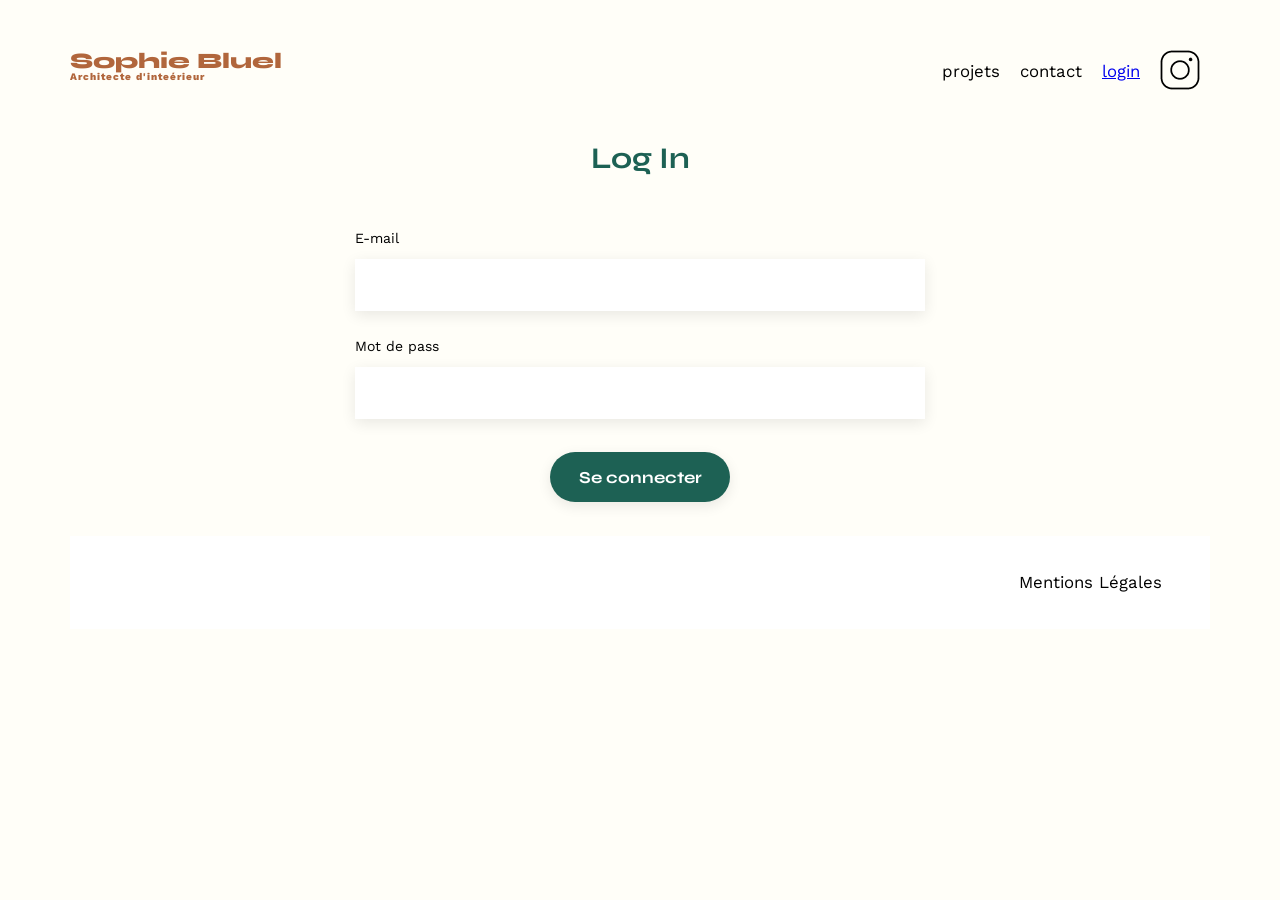
==== FrontEnd/login.html @ 296f1d00 "mettre ajour de css" ====
<!DOCTYPE html>
<html lang="fr">
<head>
	<meta charset="UTF-8">
	<title>Sophie Bluel - Architecte d'intérieur</title>
	<meta name="viewport" content="width=device-width, initial-scale=1.0">
	<link rel="preconnect" href="https://fonts.googleapis.com">
	<link rel="preconnect" href="https://fonts.gstatic.com" crossorigin>
	<link href="https://fonts.googleapis.com/css2?family=Syne:wght@700;800&family=Work+Sans&display=swap" rel="stylesheet">
	<meta name="description" content="">
	<link rel="stylesheet" href="./assets/style.css">
</head>
<body>
<header>
	<h1>Sophie Bluel <span>Architecte d'inteérieur</span></h1>
	<nav>
		<ul>
			<li><a href="projets.html"></a>projets</li>
			<li><a href="contact.html"></a>contact</li>
			<li><a href="login.html">login</a></li>
			<li><img src="./assets/icons/instagram.png" alt="Instagram"></li>
		</ul>
	</nav>
</header>
<main class="main-login">
	<section id="contact">
		<h2>Log In</h2>
		<form action="#" method="post">
			<label for="email">E-mail</label>
			<input type="email" name="email" id="email">
			<label for="password">Mot de pass</label>
            <input type="password" id="pass" name="password" minlength="8" required />
			<input type="submit" value="Se connecter">
		</form>
	</section>
</main>

<footer>
	<nav>
		<ul>
			<li>Mentions Légales</li>
		</ul>
	</nav>
</footer>
</body>
</html>
---- FrontEnd/assets/style.css ----
/* http://meyerweb.com/eric/tools/css/reset/
   v2.0 | 20110126
   License: none (public domain)
*/

html, body, div, span, applet, object, iframe,
h1, h2, h3, h4, h5, h6, p, blockquote, pre,
a, abbr, acronym, address, big, cite, code,
del, dfn, em, img, ins, kbd, q, s, samp,
small, strike, strong, sub, sup, tt, var,
b, u, i, center,
dl, dt, dd, ol, ul, li,
fieldset, form, label, legend,
table, caption, tbody, tfoot, thead, tr, th, td,
article, aside, canvas, details, embed,
figure, figcaption, footer, header, hgroup,
menu, nav, output, ruby, section, summary,
time, mark, audio, video {
	margin: 0;
	padding: 0;
	border: 0;
	font-size: 100%;
	font: inherit;
	vertical-align: baseline;
}
/* HTML5 display-role reset for older browsers */
article, aside, details, figcaption, figure,
footer, header, hgroup, menu, nav, section {
	display: block;
}
body {
	line-height: 1;
	background: #FFFEF8;
}
ol, ul {
	list-style: none;
}
blockquote, q {
	quotes: none;
}
blockquote:before, blockquote:after,
q:before, q:after {
	content: '';
	content: none;
}
table {
	border-collapse: collapse;
	border-spacing: 0;
}
/** end reset css**/
body {
	max-width: 1140px;
	margin:auto;
	font-family: 'Work Sans' ;
	font-size: 14px;
}
header {
	display: flex;
	justify-content: space-between;
	margin: 50px 0
}
section {
	margin: 50px 0
}

h1{
	display: flex;
	flex-direction: column;
	font-family: 'Syne';
	font-size: 22px;
	font-weight: 800;
	color: #B1663C
}

h1 > span {
	font-family: 'Work Sans';
	font-size:10px;
	letter-spacing: 0.1em;
;
}

h2{
	font-family: 'Syne';
	font-weight: 700;
	font-size: 30px;
	color: #1D6154
}
nav ul {
	display: flex;
	align-items: center;
	list-style-type: none;

}
nav li {
	padding: 0 10px;
	font-size: 1.2em;
}

li:hover {
	color: #B1663C;
}
#introduction {
	display: flex;
	align-items: center;
}
#introduction figure {
	flex: 1
}
#introduction img {
	display: block;
	margin: auto;
	width: 80%;
}

#introduction article {
	flex: 1
}
#introduction h2 {
	margin-bottom: 1em;
}

#introduction p {
	margin-bottom: 0.5em;
}
#portfolio h2 {
	text-align: center;
	margin-bottom: 1em;
}
.gallery {
	width: 100%;
	display: grid;
	grid-template-columns: 1fr 1fr 1fr;
	grid-column-gap: 20px;
	grid-row-gap: 20px;
}

.gallery img {
	width: 100%;

}
#contact {
	width: 50%;
margin: auto;
}
#contact > * {
	text-align: center;

}
#contact h2{
	margin-bottom: 20px;
}
#contact form {
	text-align: left;
	margin-top:30px;
	display: flex;
	flex-direction: column;
}

#contact input {
	height: 50px;
	font-size: 1.2em;
	border: none;
	box-shadow: 0px 4px 14px rgba(0, 0, 0, 0.09);
}
#contact label {
	margin: 2em 0 1em 0;
}
#contact textarea {
	border: none;
	box-shadow: 0px 4px 14px rgba(0, 0, 0, 0.09);
}

input[type="submit"]{
	font-family: 'Syne';
	font-weight: 700;
	color: white;
	background-color: #1D6154;
	margin : 2em auto ;
	width: 180px;
	text-align: center;
	border-radius: 60px ;
}

footer nav ul {
	display: flex;
	justify-content: flex-end;
	margin: 2em;
}
footer{
	background: white;
	padding: 10px;
}
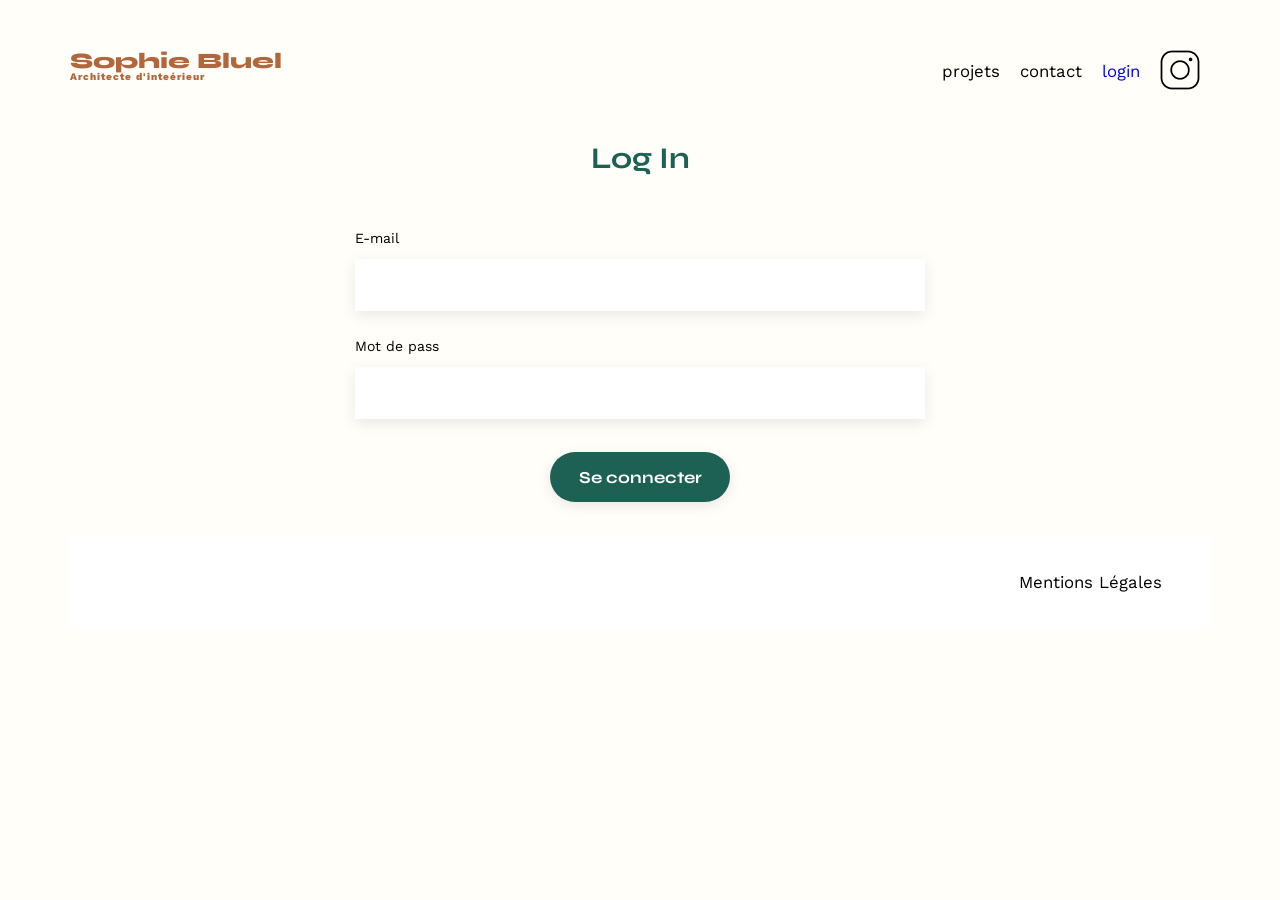
==== commit e2204820: "page index avec les boutons" ====
--- a/FrontEnd/login.html
+++ b/FrontEnd/login.html
@@ -42,5 +42,7 @@
 		</ul>
 	</nav>
 </footer>
+<script src="api.js"></script>
+<script src="scripts.js"></script>
 </body>
 </html>
--- a/FrontEnd/assets/style.css
+++ b/FrontEnd/assets/style.css
@@ -22,6 +22,7 @@
 	font-size: 100%;
 	font: inherit;
 	vertical-align: baseline;
+	text-decoration: none;
 }
 /* HTML5 display-role reset for older browsers */
 article, aside, details, figcaption, figure,
@@ -95,7 +96,34 @@
 	padding: 0 10px;
 	font-size: 1.2em;
 }
-
+.boutons{
+	display: flex;
+	flex-direction: row;
+	align-items: center;
+	justify-content: center;
+	padding: 30px;
+	gap: 20px;
+}
+.btn{
+	font-family: 'Syne', sans-serif;
+	background: transparent;
+	font-size: 16px;
+	padding: 10px;
+	color: #1D6154;
+	border-radius: 20px;
+	border:1px solid #1D6154;
+}
+.btn:hover{
+	background-color: #1D6154;
+	color: white;
+}
+.btn-a:hover{
+	color: white;
+}
+.btn-a{ 
+	color:#1D6154 ;
+	text-decoration: none;
+}
 li:hover {
 	color: #B1663C;
 }
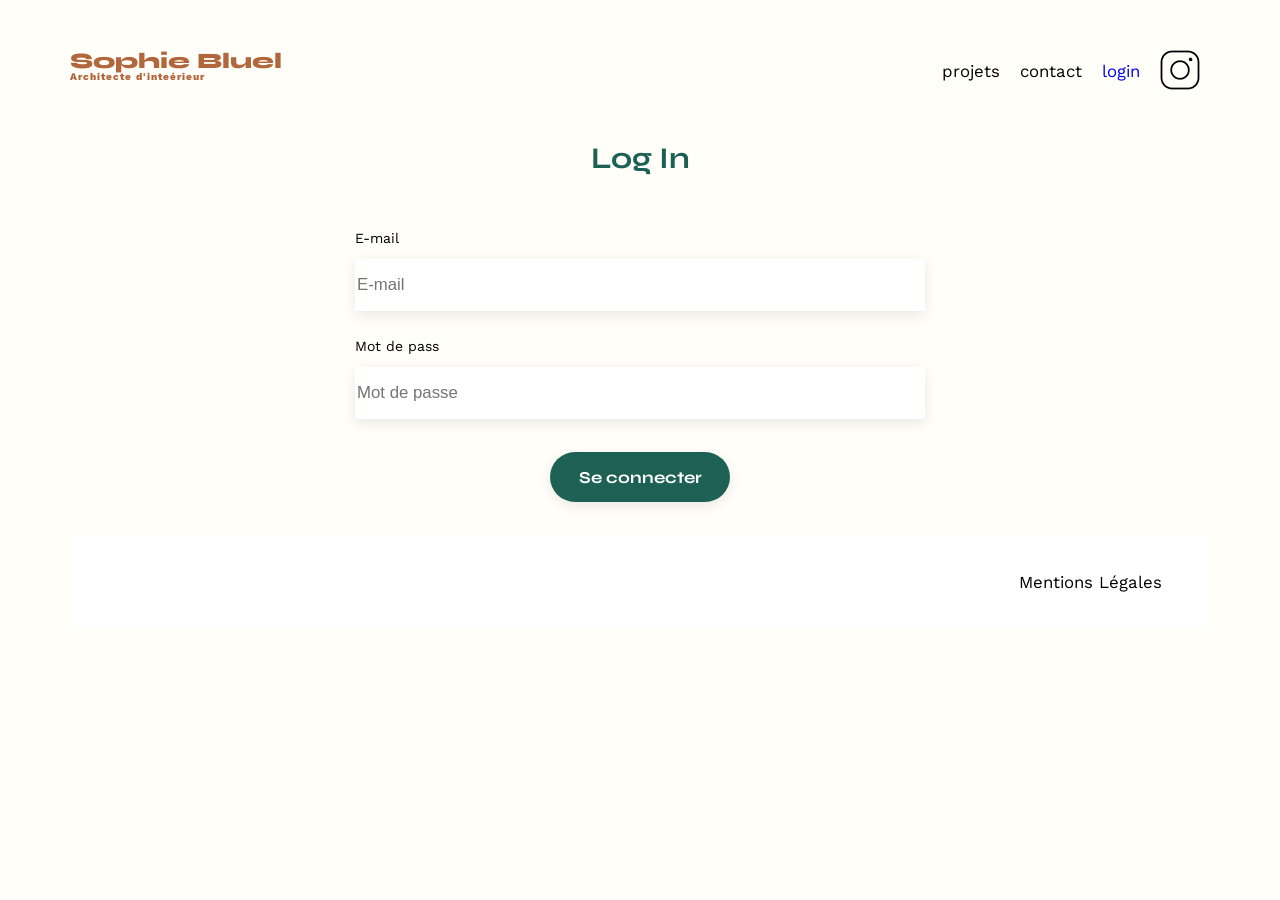
==== commit 5040ab4e: "recupuration des donne email et mtp" ====
--- a/FrontEnd/login.html
+++ b/FrontEnd/login.html
@@ -25,12 +25,12 @@
 <main class="main-login">
 	<section id="contact">
 		<h2>Log In</h2>
-		<form action="#" method="post">
+		<form action="#" method="post" id="connection">
 			<label for="email">E-mail</label>
-			<input type="email" name="email" id="email">
+			<input type="email" name="email" id="email" placeholder="E-mail">
 			<label for="password">Mot de pass</label>
-            <input type="password" id="pass" name="password" minlength="8" required />
-			<input type="submit" value="Se connecter">
+            <input type="password" id="pass" placeholder="Mot de passe" name="password" minlength="8" required />
+			<input type="submit" id="submit-btn" value="Se connecter">
 		</form>
 	</section>
 </main>
@@ -43,6 +43,7 @@
 	</nav>
 </footer>
 <script src="api.js"></script>
-<script src="scripts.js"></script>
+<script src="login.js"></script>
+<script src="teste.js"></script>
 </body>
 </html>
--- a/FrontEnd/assets/style.css
+++ b/FrontEnd/assets/style.css
@@ -86,6 +86,7 @@
 	font-size: 30px;
 	color: #1D6154
 }
+
 nav ul {
 	display: flex;
 	align-items: center;
@@ -161,7 +162,16 @@
 	grid-column-gap: 20px;
 	grid-row-gap: 20px;
 }
-
+.MesProjets{
+	display: flex;
+	flex-direction: row;
+	justify-content: center;
+	gap: 20px;
+	align-items: baseline;
+}
+.modifier{
+display: none;
+}
 .gallery img {
 	width: 100%;
 
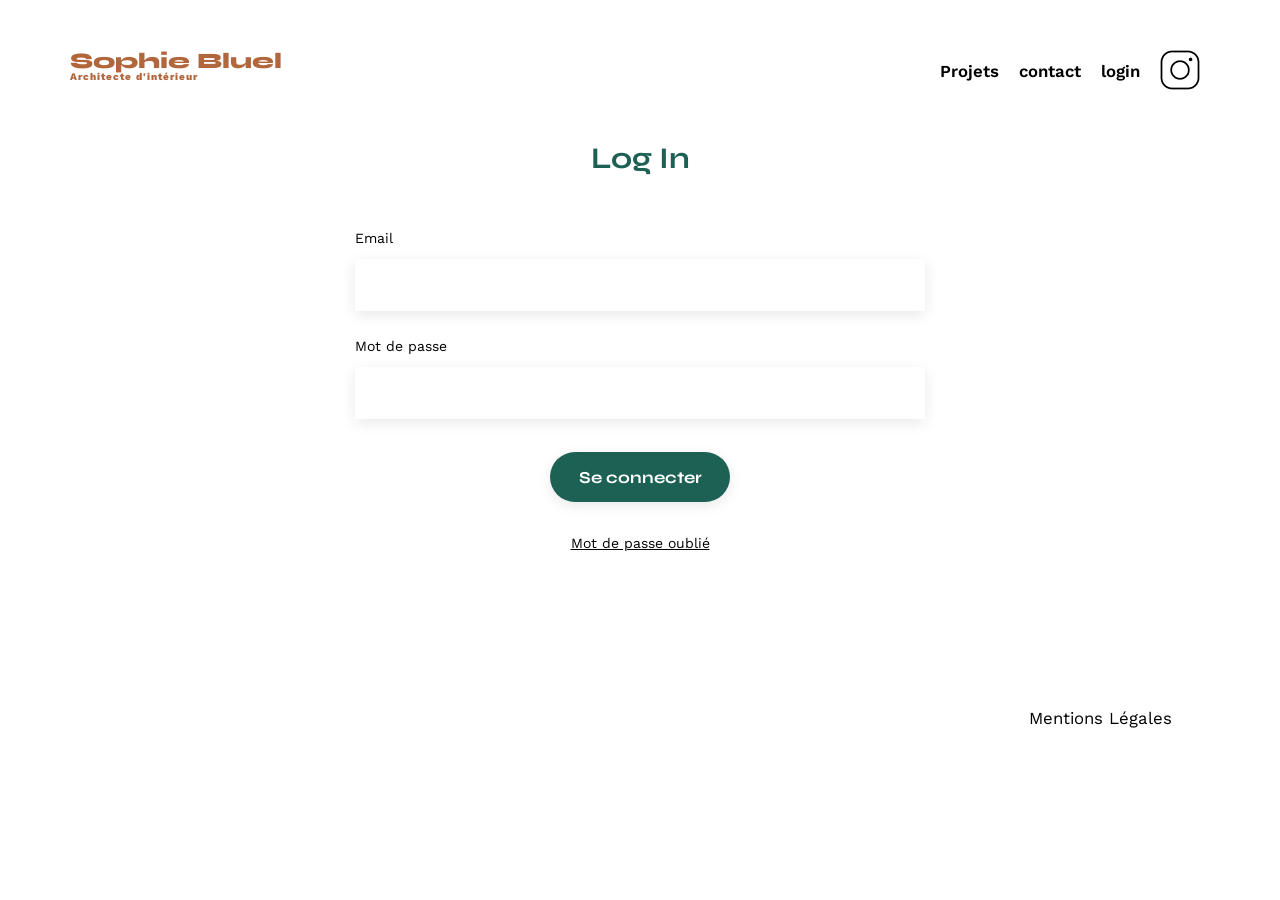
==== commit 066774f4: "version final" ====
--- a/FrontEnd/login.html
+++ b/FrontEnd/login.html
@@ -11,39 +11,38 @@
 	<link rel="stylesheet" href="./assets/style.css">
 </head>
 <body>
-<header>
-	<h1>Sophie Bluel <span>Architecte d'inteérieur</span></h1>
-	<nav>
-		<ul>
-			<li><a href="projets.html"></a>projets</li>
-			<li><a href="contact.html"></a>contact</li>
-			<li><a href="login.html">login</a></li>
-			<li><img src="./assets/icons/instagram.png" alt="Instagram"></li>
-		</ul>
-	</nav>
-</header>
-<main class="main-login">
-	<section id="contact">
-		<h2>Log In</h2>
-		<form action="#" method="post" id="connection">
-			<label for="email">E-mail</label>
-			<input type="email" name="email" id="email" placeholder="E-mail">
-			<label for="password">Mot de pass</label>
-            <input type="password" id="pass" placeholder="Mot de passe" name="password" minlength="8" required />
-			<input type="submit" id="submit-btn" value="Se connecter">
-		</form>
-	</section>
-</main>
-
-<footer>
-	<nav>
-		<ul>
-			<li>Mentions Légales</li>
-		</ul>
-	</nav>
-</footer>
-<script src="api.js"></script>
-<script src="login.js"></script>
-<script src="teste.js"></script>
+    <header>
+        <h1>Sophie Bluel <span>Architecte d'intérieur</span></h1>
+        <nav>
+            <ul>
+                <li><a class="a_login" href="index.html">Projets</a></li>
+                <li><a class="a_login" href="index.html#contact">contact</a></li>
+                <li><a class="a_login" href="login.html">login</a></li>
+                <li><img src="./assets/icons/instagram.png" alt="Instagram"></li>
+            </ul>
+        </nav>
+    </header>
+    <main>
+        <section id="contact">
+            <h2>Log In</h2>
+            <form class="form_login" action="#" method="post">
+                <label for="email">Email</label>
+                <input type="email" name="email" id="email">
+                <label for="mdp">Mot de passe</label>
+                <input type="password" name="mdp" id="mdp">
+                <input id="seconnecter" type="submit" value="Se connecter">
+                <p>Mot de passe oublié</p>
+            </form>
+        </section>
+    </main>
+    <footer class="footer_login">
+        <nav>
+            <ul>
+                <li>Mentions Légales</li>
+            </ul>
+        </nav>
+    </footer>
+    <script src="./scripts/route.js"></script>
+    <script src="./scripts/login.js"></script>
 </body>
-</html>
+</html>
--- a/FrontEnd/assets/style.css
+++ b/FrontEnd/assets/style.css
@@ -22,7 +22,7 @@
 	font-size: 100%;
 	font: inherit;
 	vertical-align: baseline;
-	text-decoration: none;
+	box-sizing: border-box;
 }
 /* HTML5 display-role reset for older browsers */
 article, aside, details, figcaption, figure,
@@ -31,7 +31,6 @@
 }
 body {
 	line-height: 1;
-	background: #FFFEF8;
 }
 ol, ul {
 	list-style: none;
@@ -64,7 +63,7 @@
 	margin: 50px 0
 }
 
-h1{
+header h1{
 	display: flex;
 	flex-direction: column;
 	font-family: 'Syne';
@@ -86,7 +85,6 @@
 	font-size: 30px;
 	color: #1D6154
 }
-
 nav ul {
 	display: flex;
 	align-items: center;
@@ -97,34 +95,7 @@
 	padding: 0 10px;
 	font-size: 1.2em;
 }
-.boutons{
-	display: flex;
-	flex-direction: row;
-	align-items: center;
-	justify-content: center;
-	padding: 30px;
-	gap: 20px;
-}
-.btn{
-	font-family: 'Syne', sans-serif;
-	background: transparent;
-	font-size: 16px;
-	padding: 10px;
-	color: #1D6154;
-	border-radius: 20px;
-	border:1px solid #1D6154;
-}
-.btn:hover{
-	background-color: #1D6154;
-	color: white;
-}
-.btn-a:hover{
-	color: white;
-}
-.btn-a{ 
-	color:#1D6154 ;
-	text-decoration: none;
-}
+
 li:hover {
 	color: #B1663C;
 }
@@ -153,7 +124,6 @@
 }
 #portfolio h2 {
 	text-align: center;
-	margin-bottom: 1em;
 }
 .gallery {
 	width: 100%;
@@ -162,23 +132,14 @@
 	grid-column-gap: 20px;
 	grid-row-gap: 20px;
 }
-.MesProjets{
-	display: flex;
-	flex-direction: row;
-	justify-content: center;
-	gap: 20px;
-	align-items: baseline;
-}
-.modifier{
-display: none;
-}
+
 .gallery img {
 	width: 100%;
 
 }
 #contact {
 	width: 50%;
-margin: auto;
+	margin: auto;
 }
 #contact > * {
 	text-align: center;
@@ -222,10 +183,445 @@
 footer nav ul {
 	display: flex;
 	justify-content: flex-end;
-	margin: 2em;
-}
-footer{
-	background: white;
-	padding: 10px;
-}
-
+	margin: 2em
+}
+/* CSS des boutons pour les filtres */
+.b_filter {
+	background-color: white;
+	border: 1px solid #1D6154;
+	text-align: center;
+	border-radius: 60px;
+	font-size: 16px;
+	color: #1D6154;
+	padding: 9px 20px 9px 20px;
+	font-weight: 700;
+	font-family: 'Syne';
+}
+
+.flexButton {
+	display: flex;
+	justify-content: center;
+	align-items: center;
+	gap: 10px;
+	margin-bottom: 51px;
+	margin-top: 51px;
+}
+
+.button_selected {
+	color: white;
+	background-color: #1D6154;
+}
+/*  fin CSS des boutons pour les filtres */
+
+/* Ajout règles pour le lien du login */
+header a {
+	text-decoration: none;
+	color: black;
+}
+header a:hover {
+	color: #B1663C;
+}
+/* Fin Ajout règles pour le lien du login */
+
+/* CSS page Log In */
+
+.a_login {
+	font-weight: 600;
+}
+
+.footer_login {
+	margin-top: 150px;
+}
+
+.form_login p {
+	margin: auto;
+	text-align: center;
+	text-decoration: underline;
+	margin-bottom: 10px;
+}
+
+#seconnecter {
+	transition: transform 0.2s ease;
+	cursor: pointer;
+}
+
+#seconnecter:hover {
+	transform: scale(1.1);
+}
+
+
+/* fin CSS page Log In */
+
+/* CSS du mode édition */
+
+.bandeau {
+	height: 59px;
+	background-color: black;
+	color: white;
+}
+
+.bulle {
+	background-color: white;
+	color: black;
+	border-radius: 60px;
+	height: 38px;
+	text-align: center;
+	padding-top: 2px;
+	padding-bottom: 2px;
+	padding-left: 10px;
+	padding-right: 10px;
+	transition: transform 0.2s ease;
+	cursor: pointer;
+}
+
+.bulle:hover {
+	transform: scale(1.1);
+}
+
+.flexcenter {
+	display: flex;
+	justify-content: center;
+	align-items: center;
+}
+
+.column {
+	flex-direction: column;
+}
+
+
+.gap {
+	gap: 15px;
+}
+
+.flexcolumn {
+	display: flex;
+	flex-direction: column;
+	width: 60%;
+}
+
+.flex_image {
+	display: flex;
+	width: 80%;
+	margin: auto;
+	margin-top: 10px;
+	gap: 8px;
+	
+}
+
+.gap_titrePortfolio {
+	gap: 30px;
+	margin-bottom: 30px;
+}
+
+#portfolio a {
+	text-decoration: none;
+	color: black;
+}
+
+/* Fin CSS mode Edition */
+
+/* CSS modal */
+
+.modal {
+	display: flex;
+	flex-direction: column;
+	justify-content: center;
+	align-items: center;
+	position: fixed;
+	top: 0;
+	left: 0;
+	right: 0;
+	bottom: 0;
+	background: rgba(0, 0, 0, 0.3);
+	animation: fadeIn 0.3s both;
+	z-index: 20;
+	width: 100vw;
+	height: 100vh;
+
+}
+
+.modal :focus {
+	box-shadow: 0 0 10px blue;
+}
+.modal-wrapper {
+	background-color: white;
+	width: 630px;
+	height: 731px;
+	padding: 20px;
+	max-width: calc(100vw - 20px);
+	max-height: calc(100vh - 20px);
+	overflow: auto;
+	animation: slideFromTop .3s both .1s;
+}
+
+.modal[aria-hidden= "true"] {
+	animation-name: fadeOut;
+}
+
+.modal[aria-hidden= "true"] .modal-wrapper {
+	animation-name: slideFromBottom;
+}
+
+@keyframes fadeIn {
+	from { opacity: 0;}
+	to {opacity: 1;}
+}
+
+@keyframes slideFromTop {
+	from { transform: translateY(-50px);}
+	to {transform: translateY(0px);}
+}
+
+@keyframes fadeOut {
+	from { opacity: 1;}
+	to {opacity: 0;}
+}
+
+@keyframes slideFromBottom {
+	from { transform: translateY(0px);}
+	to {transform: translateY(50px);}
+}
+
+.js-modal-close {
+	position: absolute;
+	right: 15px;
+	top: 15px;
+	border: none;
+	background : none;
+}
+
+.fa-xmark {
+	font-size: 1.5rem;
+}
+
+.modal-wrapper h1 {
+	margin-top: 50px;
+	font-size: 26px;
+	display: flex;
+	justify-content: center;
+}
+
+.separation {
+	border-top: 1px solid rgba(179, 179, 179, 1);
+	width: 80%;
+	margin-right: auto;
+	margin-left: auto;
+}
+
+.picture-par {
+	display: flex;
+	justify-content: center;
+	flex-direction: column;
+}
+
+.add-picture {
+	font-family: 'Syne';
+	font-weight: 700;
+	color: white;
+	background-color: #1D6154;
+	margin : 2em auto ;
+	width: 237px;
+	border-radius: 60px;
+    font-size: 1.2em;
+    border: none;
+    box-shadow: 0px 4px 14px rgba(0, 0, 0, 0.09);
+	padding: 10px 15px;
+	cursor: pointer;
+	transition: transform 0.2s ease;
+}
+
+.add-picture:hover {
+	transform: scale(1.1);
+}
+
+.sup-gal {
+	margin-right: auto;
+	margin-left: auto;
+	color: #D65353;
+	font-family: 'Syne';
+	padding: 5px;
+	font-weight: 400;
+	font-size: 16px;
+}
+
+.modal img {
+	width: 90px;
+	height: 105px;
+}
+
+.modal-gallery {
+	display: grid;
+	gap: 8px;
+	padding: 46px 105px;
+	grid-template-columns: repeat(5, 1fr);
+	justify-content: center;
+
+}
+
+.modal-gallery-icon {
+	position: absolute;
+	display: flex;
+	top: 5px;
+	right: 5px;
+	gap: 3px;
+}
+
+.bg-icon {
+	background-color: black;
+	color: white;
+	padding: 3px;
+	cursor: pointer;
+	transition: transform 0.2s ease;
+}
+
+.bg-icon:hover {
+	background-color: red;
+	transform: scale(1.1);
+}
+
+
+/* fin CSS modal */
+
+/* CSS modal2 */
+
+
+
+.modal2-icon {
+	display: flex;
+	justify-content: space-between;
+}
+
+.fa-arrow-left {
+	font-size: 1.5rem;
+}
+
+.container-add-pictures {
+	width: 420px;
+	height: 170px;
+	background-color: #E8F1F6;
+	margin: 3em auto;
+
+}
+
+.fa-image {
+	font-size: 4rem;
+	color: #B9C5CC;
+	margin-bottom: 15px;
+}
+
+.js-backButton {
+	cursor: pointer;
+	border: none;
+	background-color: white;
+	transition: transform 0.2s ease;
+}
+
+.js-backButton:hover {
+	transform: scale(1.1);
+}
+
+.container-add-pictures-button {
+	font-family: 'Syne';
+	font-weight: 700;
+	color: #306685;
+	background-color: #CBD6DC;
+	margin : 0 auto 10px ;
+	width: 173px;
+	border-radius: 60px;
+    font-size: 1.2em;
+    border: none;
+    box-shadow: 0px 4px 14px rgba(0, 0, 0, 0.09);
+	padding: 10px 15px;
+	cursor: pointer;
+	transition: transform 0.2s ease;
+}
+
+.container-add-pictures-button:hover {
+	transform: scale(1.1);
+}
+
+.container-add-pictures-p {
+	text-decoration: none;
+}
+
+#modal2 form {
+	text-align: left;
+	margin-top:30px;
+	display: flex;
+	flex-direction: column;
+	width: 420px;
+	margin: auto;
+}
+
+#modal2 input, select {
+	height: 50px;
+	font-size: 1.2em;
+	border: none;
+	box-shadow: 0px 4px 14px rgba(0, 0, 0, 0.09);
+	margin-top: 10px;
+	margin-bottom: 21px;
+	padding: 0 10px;
+}
+
+
+.separation2 {
+	border-top: 1px solid rgba(179, 179, 179, 1);
+	width: 420px;
+	margin-right: auto;
+	margin-left: auto;
+	margin-top: 20px;
+}
+
+.add-picture-valid {
+	font-family: 'Syne';
+	font-weight: 700;
+	color: white;
+	background-color: #A7A7A7;
+	margin : 2em auto ;
+	width: 237px;
+	border-radius: 60px;
+    font-size: 1.2em;
+    border: none;
+    box-shadow: 0px 4px 14px rgba(0, 0, 0, 0.09);
+	padding: 10px 15px;
+	cursor: pointer;
+	transition: transform 0.2s ease;
+	display: flex;
+	justify-content: center;
+	align-items: center;
+
+}
+
+.add-picture-valid p {
+	text-decoration: none;
+	text-align: center;
+}
+
+.add-picture-valid:hover {
+	transform: scale(1.1);
+}
+
+#file-upload {
+	display: none;
+}
+
+#preview {
+	display: none;
+	width: 130px;
+	height: 100%;
+}
+
+.gestion-display {
+	display: flex;
+	flex-direction: column;
+	align-items: center;
+
+}
+
+.add-bg-green {
+	background-color: #1D6154;
+}
+
+
+
+/* fin CSS modal2 */
